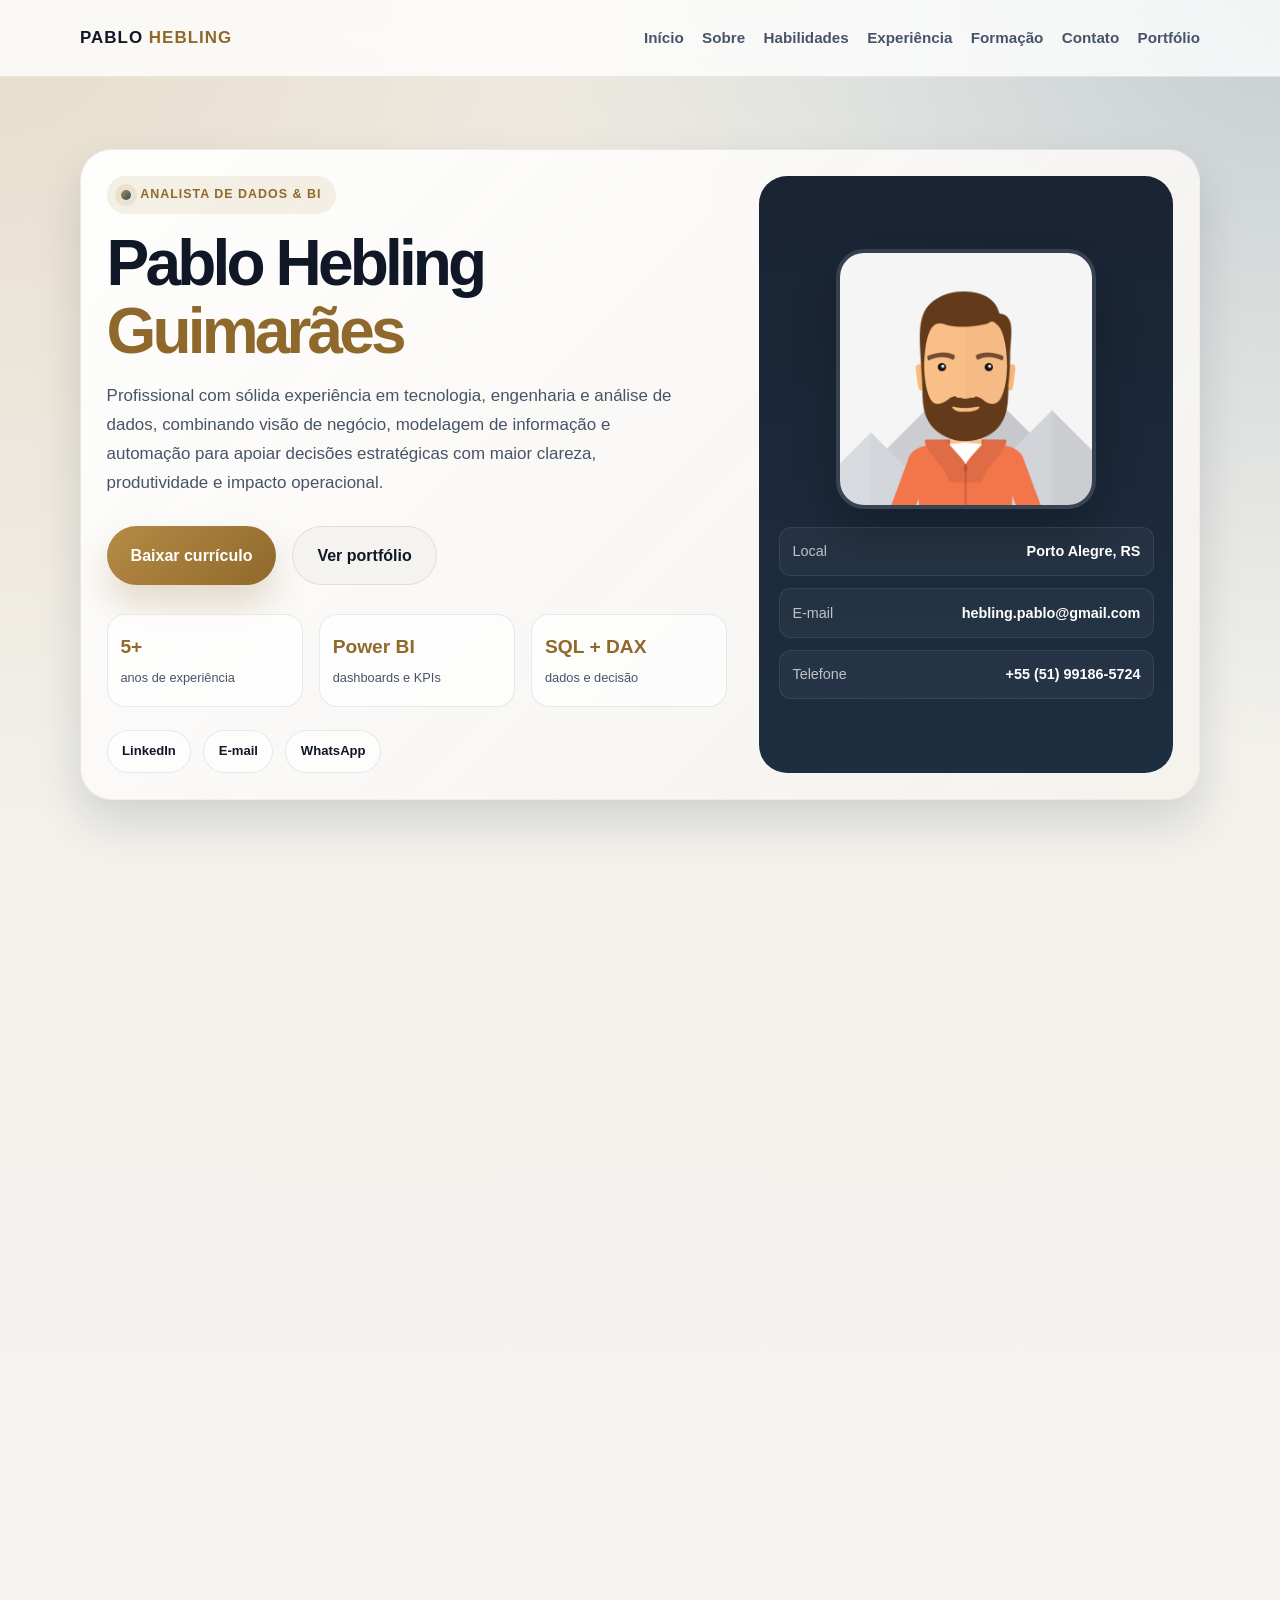
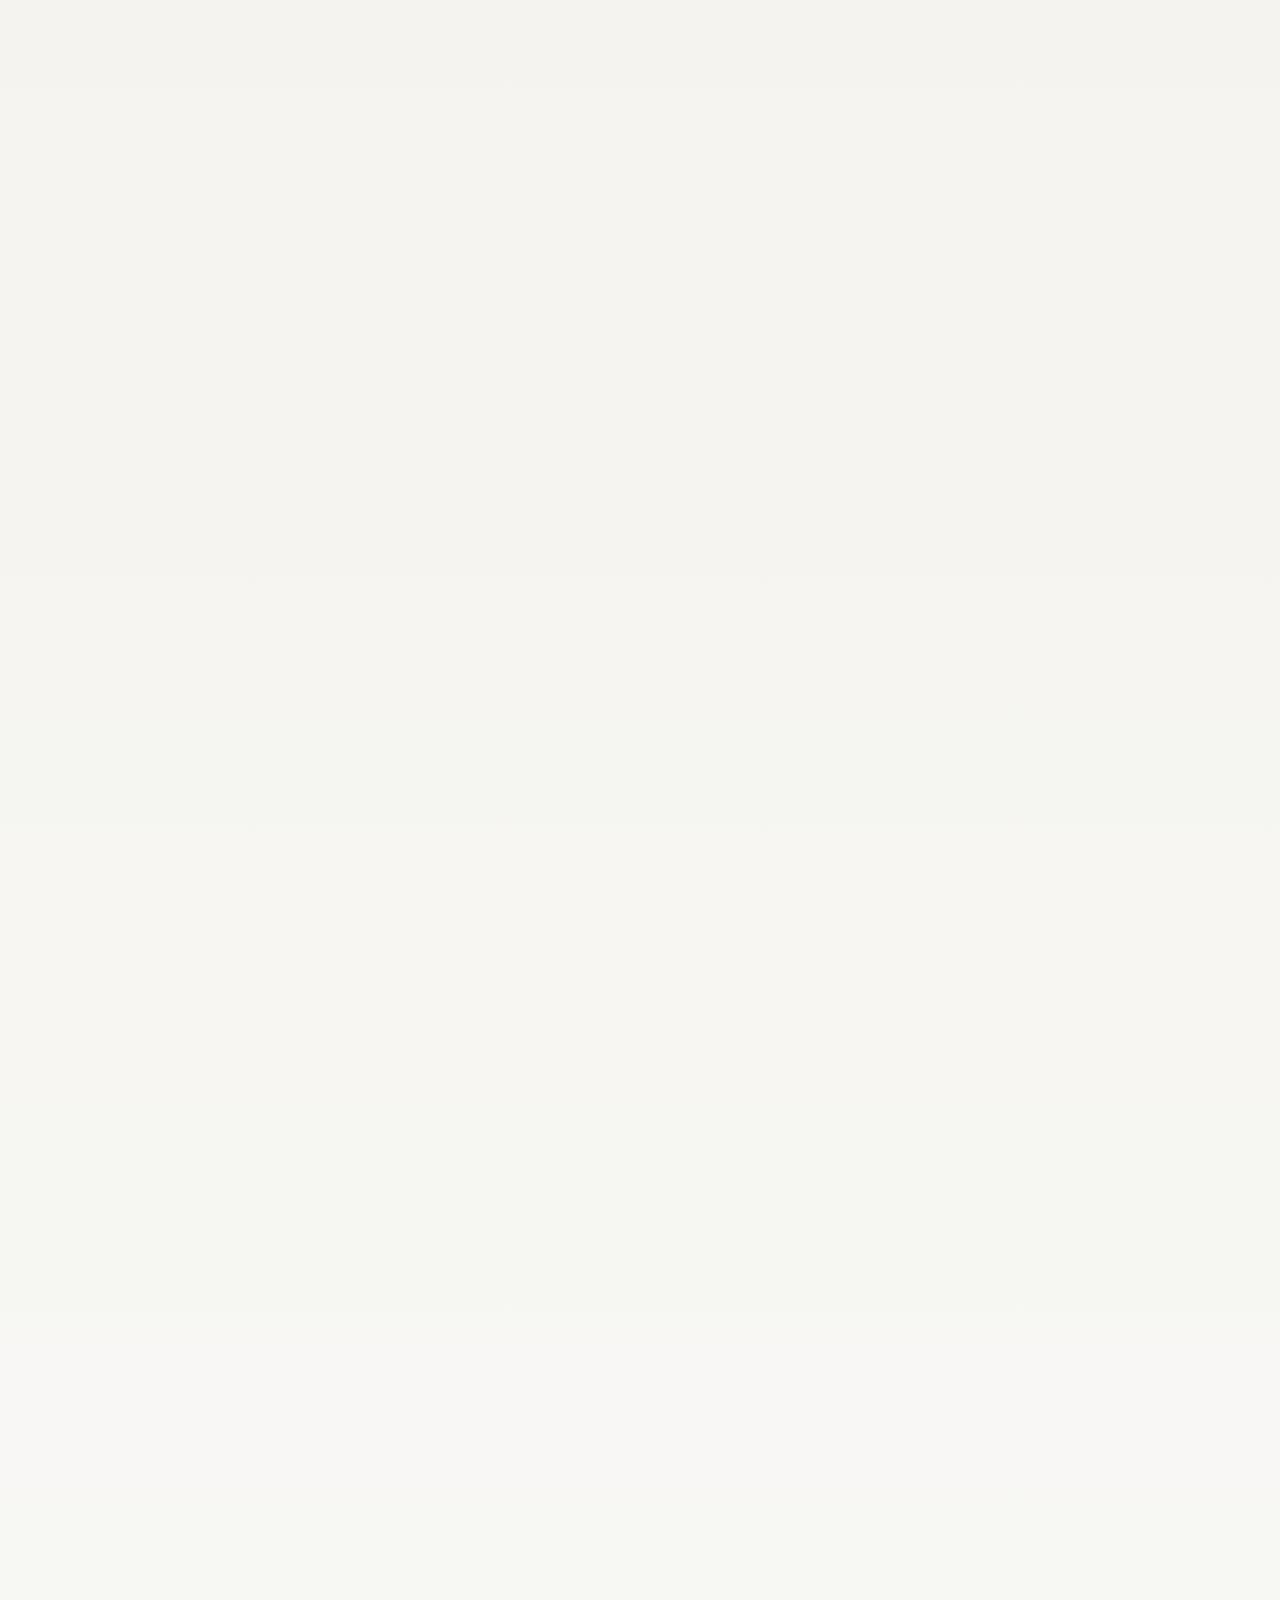
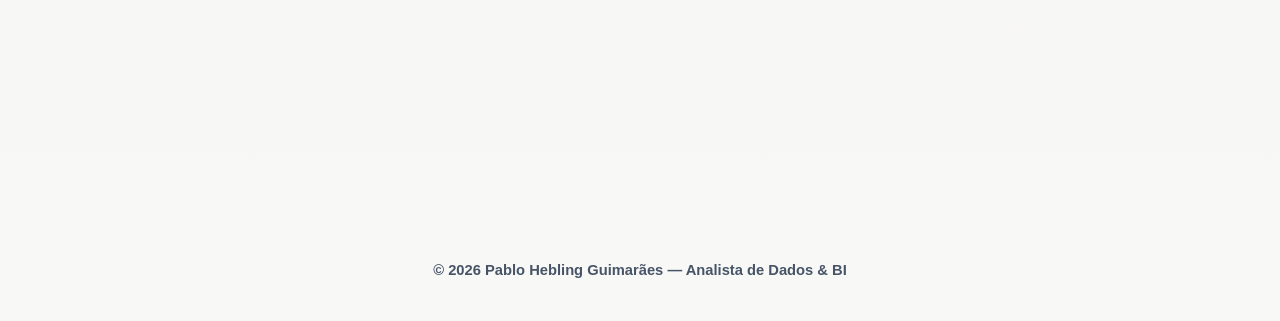
==== index.html @ 1666dd75 "Resume online project" ====
﻿<!DOCTYPE html>
<html lang="pt-BR">
  <head>
    <meta charset="UTF-8" />
    <meta http-equiv="X-UA-Compatible" content="IE=edge" />
    <meta name="viewport" content="width=device-width, initial-scale=1.0" />
    <meta
      name="description"
      content="Currículo de Pablo Hebling Guimarães — Analista de Dados, especialista em Business Intelligence e inteligência de negócio."
    />
    <meta name="robots" content="index, follow" />
    <meta
      http-equiv="Content-Security-Policy"
      content="default-src 'self'; img-src 'self' data:; style-src 'self'; script-src 'self'; object-src 'none'; base-uri 'self'; frame-ancestors 'none';"
    />
    <title>Pablo Hebling Guimarães | Currículo</title>
    <link rel="icon" href="favicon.ico" type="image/x-icon" />
    <link rel="stylesheet" href="css/main.css" />
  </head>
  <body>
    <header class="topbar">
      <div class="container nav" aria-label="Menu principal">
        <a class="brand" href="#inicio">Pablo <span>Hebling</span></a>
        <button class="menu-toggle" type="button" aria-label="Abrir menu" aria-expanded="false">
          Menu
        </button>
        <nav class="nav-links" aria-label="Navegação do currículo">
          <a href="#inicio">Início</a>
          <a href="#sobre">Sobre</a>
          <a href="#habilidades">Habilidades</a>
          <a href="#experiencia">Experiência</a>
          <a href="#formacao">Formação</a>
          <a href="#contato">Contato</a>
          <a href="portfolio.html">Portfólio</a>
        </nav>
      </div>
    </header>

    <main>
      <section id="inicio" class="hero container reveal">
        <div class="hero-card premium-card">
          <div class="hero-copy">
            <span class="eyebrow">Analista de Dados &amp; BI</span>
            <h1>Pablo Hebling <span>Guimarães</span></h1>
            <p>
              Profissional com sólida experiência em tecnologia, engenharia e análise de dados, combinando
              visão de negócio, modelagem de informação e automação para apoiar decisões estratégicas com
              maior clareza, produtividade e impacto operacional.
            </p>

            <div class="hero-actions">
              <a class="btn btn-primary" href="cv/cv_pablo.pdf" target="_blank" rel="noopener noreferrer">Baixar currículo</a>
              <a class="btn btn-secondary" href="portfolio.html">Ver portfólio</a>
            </div>

            <ul class="quick-stats" aria-label="Resumo profissional">
              <li>
                <strong>5+</strong>
                <span>anos de experiência</span>
              </li>
              <li>
                <strong>Power BI</strong>
                <span>dashboards e KPIs</span>
              </li>
              <li>
                <strong>SQL + DAX</strong>
                <span>dados e decisão</span>
              </li>
            </ul>

            <div class="social-links" aria-label="Redes sociais e contato">
              <a href="https://linkedin.com/in/pablo-hebling" target="_blank" rel="noopener noreferrer">LinkedIn</a>
              <a href="mailto:hebling.pablo@gmail.com">E-mail</a>
              <a href="https://wa.me/5551991865724" target="_blank" rel="noopener noreferrer">WhatsApp</a>
            </div>
          </div>

          <aside class="profile-lockup" aria-label="Informações pessoais">
            <div class="photo-frame">
              <img class="avatar" src="images/photo.png" alt="Foto profissional de Pablo Hebling Guimarães" />
            </div>
            <div class="profile-meta">
              <div class="meta-item">
                <span>Local</span>
                <strong>Porto Alegre, RS</strong>
              </div>
              <div class="meta-item">
                <span>E-mail</span>
                <strong>hebling.pablo@gmail.com</strong>
              </div>
              <div class="meta-item">
                <span>Telefone</span>
                <strong>+55 (51) 99186-5724</strong>
              </div>
            </div>
          </aside>
        </div>
      </section>

      <section id="sobre" class="container reveal">
        <div class="section-header">
          <span class="kicker">Sobre</span>
          <h2>Perfil profissional</h2>
        </div>

        <div class="grid-2">
          <article class="card">
            <p>
              Sou Pablo Hebling Guimarães, profissional de tecnologia e engenharia com foco em Business
              Intelligence, análise de dados e suporte à gestão. Atuo desde a coleta e modelagem de dados até
              a criação de dashboards executivos e automação de processos no ecossistema Microsoft.
            </p>
          </article>

          <article class="card">
            <p>
              Atualmente sou mestrando em Informática na Educação, com foco em Análise de Dados e Inteligência
              Computacional. Minha atuação combina visão de negócio, cadeia de suprimentos, logística, suporte
              analítico e transformação digital com ferramentas como Power BI, SQL, Python e Power Apps.
            </p>
          </article>
        </div>
      </section>

      <section id="habilidades" class="container reveal">
        <div class="section-header">
          <span class="kicker">Habilidades</span>
          <h2>Competências técnicas</h2>
        </div>

        <div class="grid-2">
          <article class="card">
            <div class="stack">
              <div class="skill-item">
                <div class="skill-head"><span>Power BI</span></div>
                <div class="skill-bar"></div>
              </div>

              <div class="skill-item">
                <div class="skill-head"><span>SQL / PostgreSQL / MySQL</span></div>
                <div class="skill-bar"></div>
              </div>

              <div class="skill-item">
                <div class="skill-head"><span>Power Query / M / DAX</span></div>
                <div class="skill-bar"></div>
              </div>
            </div>
          </article>

          <article class="card">
            <div class="stack">
              <div class="skill-item">
                <div class="skill-head"><span>Python / Pandas</span></div>
                <div class="skill-bar"></div>
              </div>

              <div class="skill-item">
                <div class="skill-head"><span>Power Apps / Power Automate</span></div>
                <div class="skill-bar"></div>
              </div>

              <div class="skill-item">
                <div class="skill-head"><span>Excel Avançado / KPIs</span></div>
                <div class="skill-bar"></div>
              </div>
            </div>
          </article>
        </div>

        <div class="pill-group" aria-label="Ferramentas e especialidades">
          <span class="pill">Power BI</span>
          <span class="pill">DAX</span>
          <span class="pill">SQL</span>
          <span class="pill">Power Query</span>
          <span class="pill">Python</span>
          <span class="pill">Power Apps</span>
          <span class="pill">Power Automate</span>
          <span class="pill">SharePoint</span>
          <span class="pill">ERP</span>
          <span class="pill">Supply Chain</span>
        </div>
      </section>

      <section id="experiencia" class="container reveal">
        <div class="section-header">
          <span class="kicker">Experiência</span>
          <h2>Trajetória profissional</h2>
        </div>

        <div class="grid-2">
          <article class="card">
            <div class="timeline" aria-label="Experiência profissional">
              <div class="timeline-item">
                <h3>Analista de Sistemas e Desenvolvimento</h3>
                <div class="timeline-meta">
                  <span>Nov/2021 — Jul/2026</span>
                  <span>Governo do Estado do RS</span>
                </div>
                <p>
                  Desenvolvimento e manutenção de dashboards interativos e relatórios executivos no Power BI e Excel,
                  automação de processos com Power Apps e Power Automate e modelagem de dados para suporte à gestão.
                </p>
              </div>

              <div class="timeline-item">
                <h3>Assistente de TI</h3>
                <div class="timeline-meta">
                  <span>Abr/2021 — Nov/2021</span>
                  <span>Governo do Estado do RS</span>
                </div>
                <p>
                  Suporte nível 1 e 2 à infraestrutura de TI, administração de redes corporativas, sistemas operacionais
                  e gestão de chamados Help Desk.
                </p>
              </div>
            </div>
          </article>

          <article class="card">
            <div class="timeline" aria-label="Experiência complementar">
              <div class="timeline-item">
                <h3>Comprador / Analista de Suprimentos e Dados</h3>
                <div class="timeline-meta">
                  <span>Jul/2014 — Ago/2016</span>
                  <span>Ecovix – Engevix Construções Oceânicas</span>
                </div>
                <p>
                  Planejamento estratégico de suprimentos, acompanhamento logístico e controle de KPI operacional,
                  além da validação e auditoria de dados no ERP corporativo.
                </p>
              </div>

              <div class="timeline-item">
                <h3>Analista de Planejamento, Controle e Diligenciamento de Suprimentos</h3>
                <div class="timeline-meta">
                  <span>Fev/2011 — Jul/2014</span>
                  <span>QUIP S.A.</span>
                </div>
                <p>
                  Gestão e controle de indicadores da cadeia de suprimentos, qualificação e diligenciamento de entregas
                  e acompanhamento de eficiência operacional.
                </p>
              </div>
            </div>
          </article>
        </div>
      </section>

      <section id="formacao" class="container reveal">
        <div class="section-header">
          <span class="kicker">Formação</span>
          <h2>Educação e certificações</h2>
        </div>

        <div class="grid-2">
          <article class="card">
            <div class="timeline" aria-label="Formação acadêmica">
              <div class="timeline-item">
                <h3>Mestrado Profissional em Informática na Educação</h3>
                <div class="timeline-meta">
                  <span>Previsão: 2025 — 2027</span>
                  <span>IFRS – Campus Porto Alegre</span>
                </div>
                <p>Foco em análise de dados e inteligência computacional.</p>
              </div>

              <div class="timeline-item">
                <h3>MBA em Gestão de Projetos</h3>
                <div class="timeline-meta">
                  <span>2024</span>
                  <span>FAVENI</span>
                </div>
                <p>Especialização em gestão estratégica de projetos.</p>
              </div>

              <div class="timeline-item">
                <h3>Tecnólogo em Análise e Desenvolvimento de Sistemas</h3>
                <div class="timeline-meta">
                  <span>2019 — 2022</span>
                  <span>UniSENAC POA</span>
                </div>
                <p>Formação em desenvolvimento, arquitetura de sistemas e análise de requisitos.</p>
              </div>
            </div>
          </article>

          <article class="card">
            <div class="timeline" aria-label="Certificações e idiomas">
              <div class="timeline-item">
                <h3>Certificação</h3>
                <div class="timeline-meta">
                  <span>2024</span>
                  <span>Cisco Networking Academy</span>
                </div>
                <p>Cybersecurity Essentials.</p>
              </div>

              <div class="timeline-item">
                <h3>Idiomas</h3>
                <div class="timeline-meta">
                  <span>Inglês</span>
                  <span>Francês</span>
                </div>
                <p>Inglês intermediário e francês básico.</p>
              </div>

              <div class="timeline-item">
                <h3>Áreas de atuação</h3>
                <div class="timeline-meta">
                  <span>BI &amp; Dados</span>
                  <span>Negócios</span>
                </div>
                <p>Dashboard executivos, ETL, modelagem de dados, gestão de KPIs e apoio à tomada de decisão.</p>
              </div>
            </div>
          </article>
        </div>
      </section>

      <section id="contato" class="container reveal">
        <div class="section-header">
          <span class="kicker">Contato</span>
          <h2>Vamos conversar</h2>
        </div>

        <div class="contact-wrap">
          <div class="card">
            <ul class="contact-list">
              <li>
                <div>
                  <strong>E-mail</strong>
                  <a href="mailto:hebling.pablo@gmail.com">hebling.pablo@gmail.com</a>
                </div>
              </li>
              <li>
                <div>
                  <strong>Telefone (WhatsApp)
                  <a href="tel:+5551991865724">+55 (51) 99186-5724</a>
                </div>
              </li>
              <li>
                <div>
                  <strong>LinkedIn</strong>
                  <a href="https://linkedin.com/in/pablo-hebling" target="_blank" rel="noopener noreferrer">linkedin.com/in/pablo-hebling</a>
                </div>
              </li>
            </ul>
          </div>

          <div class="contact-badge">
            <div class="contact-badge-inner">
              <h3>Disponível para oportunidades</h3>
              <p>Business Intelligence, análise de dados e projetos de transformação digital.</p>
            </div>
          </div>
        </div>
      </section>
    </main>

    <footer>
      © 2026 Pablo Hebling Guimarães — Analista de Dados &amp; BI
    </footer>

    <script src="js/cv-modern.js"></script>
  </body>
</html>
---- css/main.css ----
:root {
  --bg: #0e1727;
  --bg-soft: #121f2d;
  --bg-muted: #f3f1ed;
  --panel: rgba(16, 23, 36, 0.82);
  --surface: #ffffff;
  --surface-soft: #f5f3ef;
  --text: #101828;
  --text-soft: #475467;
  --muted: #98a2b3;
  --primary: #b78a46;
  --primary-strong: #8f692b;
  --secondary: #1f4d73;
  --secondary-soft: #5a7ba1;
  --highlight: #d9c9a3;
  --border: rgba(16, 24, 40, 0.09);
  --shadow: 0 22px 45px rgba(15, 23, 42, 0.14);
  --radius: 24px;
}

* {
  box-sizing: border-box;
}

html {
  scroll-behavior: smooth;
}

body {
  margin: 0;
  min-height: 100vh;
  font-family: "Inter", "Segoe UI", sans-serif;
  background:
    radial-gradient(circle at top left, rgba(183, 138, 70, 0.18), transparent 22%),
    radial-gradient(circle at right top, rgba(31, 77, 115, 0.2), transparent 20%),
    linear-gradient(180deg, #f1efe9 0%, #f8f8f6 100%);
  color: var(--text);
  line-height: 1.7;
}

img {
  max-width: 100%;
  display: block;
}

a {
  color: inherit;
  text-decoration: none;
}

button,
input,
textarea,
select {
  font: inherit;
}

.container {
  width: min(1120px, calc(100% - 2rem));
  margin: 0 auto;
}

.topbar {
  position: sticky;
  top: 0;
  z-index: 30;
  border-bottom: 1px solid rgba(16, 24, 40, 0.08);
  background: rgba(255, 255, 255, 0.78);
  backdrop-filter: blur(18px);
}

.nav {
  display: flex;
  align-items: center;
  justify-content: space-between;
  min-height: 76px;
  gap: 1.2rem;
}

.brand {
  font-size: 1.06rem;
  font-weight: 800;
  letter-spacing: 0.06em;
  text-transform: uppercase;
}

.brand span {
  color: var(--primary-strong);
}

.nav-links {
  display: flex;
  align-items: center;
  gap: 1.15rem;
}

.nav-links a {
  position: relative;
  color: var(--text-soft);
  font-size: 0.95rem;
  font-weight: 600;
  padding: 0.4rem 0;
}

.nav-links a::after {
  content: "";
  position: absolute;
  left: 0;
  bottom: -0.1rem;
  width: 0;
  height: 2px;
  border-radius: 999px;
  background: linear-gradient(90deg, var(--primary), var(--secondary));
  transition: width 0.25s ease;
}

.nav-links a:hover::after,
.nav-links a:focus-visible::after {
  width: 100%;
}

.menu-toggle {
  display: none;
  border: 1px solid var(--border);
  background: var(--surface);
  color: var(--text);
  border-radius: 12px;
  padding: 0.65rem 0.9rem;
  cursor: pointer;
}

main {
  padding: 2rem 0 4rem;
}

section {
  padding: 2rem 0;
}

.portfolio-hero {
  display: grid;
  grid-template-columns: minmax(0, 1.35fr) minmax(280px, 0.65fr);
  align-items: end;
  gap: 2rem;
  min-height: 430px;
  padding-top: 4.5rem;
  padding-bottom: 3.5rem;
}

.portfolio-hero-copy h1 {
  max-width: 760px;
  margin: 1rem 0;
  font-size: clamp(2.8rem, 6vw, 5.4rem);
  line-height: 1.02;
  letter-spacing: -0.06em;
}

.portfolio-hero-copy p {
  max-width: 62ch;
  margin: 0;
  color: var(--text-soft);
  font-size: 1.08rem;
}

.portfolio-signal {
  min-height: 220px;
  display: flex;
  flex-direction: column;
  justify-content: flex-end;
  gap: 0.8rem;
  padding: 1.6rem;
  border-radius: var(--radius);
  color: #fff;
  background:
    linear-gradient(145deg, rgba(18, 42, 64, 0.98), rgba(14, 23, 39, 0.98)),
    var(--bg);
  box-shadow: var(--shadow);
}

.signal-label {
  color: var(--highlight);
  font-size: 0.72rem;
  font-weight: 800;
  letter-spacing: 0.12em;
}

.portfolio-signal strong {
  font-size: clamp(1.6rem, 3vw, 2.35rem);
  line-height: 1.1;
}

.portfolio-signal small {
  color: rgba(255, 255, 255, 0.68);
}

.signal-line {
  height: 2px;
  margin-top: 0.8rem;
  overflow: hidden;
  background: rgba(255, 255, 255, 0.16);
}

.signal-line span {
  display: block;
  width: 38%;
  height: 100%;
  background: var(--primary);
}

.hero {
  padding-top: 2.5rem;
}

.hero-card {
  display: grid;
  grid-template-columns: 1.2fr 0.8fr;
  gap: 2rem;
  background: rgba(255, 255, 255, 0.8);
  border: 1px solid rgba(16, 24, 40, 0.06);
  box-shadow: var(--shadow);
  border-radius: calc(var(--radius) + 8px);
  padding: clamp(1.4rem, 2vw, 2.4rem);
}

.premium-card {
  background: linear-gradient(135deg, rgba(255, 255, 255, 0.94), rgba(245, 242, 238, 0.9));
}

.eyebrow {
  display: inline-flex;
  align-items: center;
  gap: 0.55rem;
  padding: 0.55rem 0.9rem;
  border-radius: 999px;
  background: rgba(183, 138, 70, 0.12);
  color: var(--primary-strong);
  font-size: 0.78rem;
  font-weight: 800;
  text-transform: uppercase;
  letter-spacing: 0.08em;
}

.eyebrow::before {
  content: "";
  width: 0.65rem;
  height: 0.65rem;
  border-radius: 50%;
  background: linear-gradient(135deg, var(--primary), var(--secondary));
  box-shadow: 0 0 0 6px rgba(183, 138, 70, 0.14);
}

.hero-copy h1 {
  margin: 1rem 0 1rem;
  font-size: clamp(2.5rem, 5vw, 4.4rem);
  line-height: 1.06;
  letter-spacing: -0.06em;
}

.hero-copy h1 span {
  color: var(--primary-strong);
}

.hero-copy p {
  margin: 0;
  font-size: 1.06rem;
  color: var(--text-soft);
  max-width: 62ch;
}

.hero-actions {
  display: flex;
  flex-wrap: wrap;
  gap: 1rem;
  margin-top: 1.8rem;
}

.btn {
  display: inline-flex;
  align-items: center;
  justify-content: center;
  border: 0;
  border-radius: 999px;
  padding: 0.92rem 1.5rem;
  font-weight: 700;
  transition: transform 0.2s ease, box-shadow 0.2s ease;
  cursor: pointer;
}

.btn:hover,
.btn:focus-visible {
  transform: translateY(-1px);
}

.btn-primary {
  background: linear-gradient(135deg, var(--primary), var(--primary-strong));
  color: #fff;
  box-shadow: 0 20px 35px rgba(143, 105, 43, 0.22);
}

.btn-secondary {
  background: var(--surface-soft);
  color: var(--text);
  border: 1px solid var(--border);
}

.quick-stats {
  display: grid;
  grid-template-columns: repeat(3, minmax(110px, 1fr));
  gap: 1rem;
  margin-top: 1.8rem;
  list-style: none;
  padding: 0;
}

.quick-stats li {
  padding: 1rem 0.8rem;
  background: rgba(255, 255, 255, 0.7);
  border-radius: 18px;
  border: 1px solid var(--border);
}

.quick-stats strong {
  display: block;
  font-size: 1.2rem;
  font-weight: 800;
  color: var(--primary-strong);
}

.quick-stats span {
  color: var(--text-soft);
  font-size: 0.8rem;
}

.social-links {
  display: flex;
  flex-wrap: wrap;
  gap: 0.75rem;
  margin-top: 1.4rem;
}

.social-links a {
  display: inline-flex;
  align-items: center;
  justify-content: center;
  min-height: 42px;
  padding: 0.6rem 0.9rem;
  border: 1px solid var(--border);
  border-radius: 999px;
  background: rgba(255, 255, 255, 0.65);
  color: var(--text);
  font-size: 0.82rem;
  font-weight: 700;
}

.profile-lockup {
  display: flex;
  flex-direction: column;
  justify-content: center;
  align-items: center;
  gap: 1.1rem;
  padding: 1.2rem;
  background: linear-gradient(180deg, rgba(17, 27, 43, 0.96), rgba(20, 38, 58, 0.96));
  border-radius: calc(var(--radius) + 4px);
  color: #fff;
}

.photo-frame {
  width: 100%;
  display: flex;
  justify-content: center;
}

.avatar {
  width: min(100%, 260px);
  aspect-ratio: 1 / 1;
  object-fit: cover;
  border-radius: 28px;
  border: 4px solid rgba(255, 255, 255, 0.12);
  box-shadow: 0 26px 44px rgba(0, 0, 0, 0.22);
}

.profile-meta {
  width: 100%;
  display: grid;
  gap: 0.75rem;
}

.meta-item {
  display: flex;
  justify-content: space-between;
  gap: 1rem;
  padding: 0.72rem 0.8rem;
  border-radius: 12px;
  background: rgba(255, 255, 255, 0.04);
  border: 1px solid rgba(255, 255, 255, 0.08);
  font-size: 0.9rem;
}

.meta-item span {
  color: rgba(255, 255, 255, 0.7);
}

.meta-item strong {
  font-weight: 700;
}

.section-header {
  margin-bottom: 1.6rem;
}

.section-header .kicker {
  display: inline-block;
  color: var(--primary-strong);
  font-size: 0.76rem;
  letter-spacing: 0.12em;
  text-transform: uppercase;
  font-weight: 800;
}

.section-header h2 {
  margin: 0.45rem 0 0;
  font-size: clamp(1.9rem, 3vw, 2.8rem);
  letter-spacing: -0.05em;
}

.grid-2 {
  display: grid;
  grid-template-columns: repeat(2, minmax(0, 1fr));
  gap: 1.5rem;
}

.card {
  background: rgba(255, 255, 255, 0.82);
  border: 1px solid var(--border);
  border-radius: var(--radius);
  box-shadow: var(--shadow);
  padding: 1.5rem;
}

.card p {
  margin: 0;
  color: var(--text-soft);
}

.pill-group {
  display: flex;
  flex-wrap: wrap;
  gap: 0.7rem;
  margin-top: 1rem;
}

.pill {
  display: inline-flex;
  align-items: center;
  background: rgba(183, 138, 70, 0.09);
  color: var(--primary-strong);
  border-radius: 999px;
  padding: 0.55rem 0.85rem;
  font-size: 0.82rem;
  font-weight: 700;
  border: 1px solid rgba(183, 138, 70, 0.2);
}

.stack {
  display: grid;
  gap: 1rem;
}

.skill-item {
  display: grid;
  gap: 0.5rem;
}

.skill-head {
  display: flex;
  justify-content: space-between;
  align-items: center;
  color: var(--text);
  font-weight: 700;
}

.skill-head span:last-child {
  color: var(--text-soft);
  font-size: 0.8rem;
}

.skill-bar {
  width: 100%;
  height: 0.76rem;
  background: #e8e3df;
  border-radius: 999px;
  overflow: hidden;
}

.skill-bar > span {
  display: block;
  height: 100%;
  border-radius: inherit;
  background: linear-gradient(90deg, var(--primary), var(--secondary));
}

.timeline {
  position: relative;
  margin-top: 1rem;
  padding-left: 1.2rem;
}

.timeline::before {
  content: "";
  position: absolute;
  left: 0.2rem;
  top: 0.3rem;
  bottom: 0.25rem;
  width: 2px;
  background: rgba(16, 24, 40, 0.12);
}

.timeline-item {
  position: relative;
  padding: 0 0 1.2rem 1.2rem;
}

.timeline-item::before {
  content: "";
  position: absolute;
  left: -1.29rem;
  top: 0.32rem;
  width: 0.8rem;
  height: 0.8rem;
  border-radius: 50%;
  background: linear-gradient(135deg, var(--primary), var(--secondary));
  box-shadow: 0 0 0 5px rgba(183, 138, 70, 0.14);
}

.timeline-item h3 {
  margin: 0 0 0.3rem;
  font-size: 1.08rem;
}

.timeline-meta {
  display: flex;
  flex-wrap: wrap;
  gap: 0.8rem;
  margin-bottom: 0.6rem;
  color: var(--text-soft);
  font-size: 0.82rem;
  font-weight: 600;
}

.timeline-item p {
  margin: 0;
  color: var(--text-soft);
}

.portfolio-intro {
  display: grid;
  grid-template-columns: minmax(180px, 0.55fr) 1fr;
  align-items: center;
  gap: 2rem;
  margin-bottom: 1.5rem;
}

.portfolio-intro h3 {
  margin: 0.35rem 0 0;
  font-size: 1.35rem;
}

.project-grid {
  display: grid;
  grid-template-columns: repeat(3, minmax(0, 1fr));
  gap: 1.5rem;
}

.project-card {
  display: flex;
  flex-direction: column;
  gap: 1rem;
  height: 100%;
  overflow: hidden;
  padding: 0 1.4rem 1.4rem;
  border-radius: var(--radius);
  background: rgba(255, 255, 255, 0.82);
  border: 1px solid var(--border);
  box-shadow: var(--shadow);
  transition: transform 0.25s ease, box-shadow 0.25s ease, border-color 0.25s ease;
}

.project-card:hover,
.project-card:focus-within {
  transform: translateY(-5px);
  border-color: rgba(183, 138, 70, 0.35);
  box-shadow: 0 28px 52px rgba(15, 23, 42, 0.18);
}

.project-visual {
  position: relative;
  display: flex;
  align-items: center;
  justify-content: center;
  min-height: 160px;
  margin: 0 -1.4rem 0;
  overflow: hidden;
  background: #15283a;
}

.project-visual::after {
  position: absolute;
  right: 1rem;
  bottom: 0.8rem;
  color: rgba(255, 255, 255, 0.48);
  font-size: 0.62rem;
  font-weight: 800;
  letter-spacing: 0.12em;
}

.dashboard-visual::after { content: "POWER BI / PREVIEW"; }
.flow-visual { background: #1f4d73; }
.flow-visual::after { content: "AUTOMATION / PREVIEW"; }
.data-visual { background: #253c45; }
.data-visual::after { content: "DATA / PREVIEW"; }
.strategy-visual { background: #41382e; }
.strategy-visual::after { content: "STRATEGY / PREVIEW"; }
.executive-visual { background: #182338; }
.executive-visual::after { content: "EXECUTIVE / PREVIEW"; }
.case-visual { background: #31453e; }
.case-visual::after { content: "CASE / PREVIEW"; }

.visual-topline {
  position: absolute;
  top: 1.4rem;
  left: 1.4rem;
  width: 35%;
  height: 0.45rem;
  border-radius: 99px;
  background: rgba(255, 255, 255, 0.76);
}

.metric-row {
  position: absolute;
  top: 3.2rem;
  left: 1.4rem;
  right: 1.4rem;
  display: flex;
  gap: 0.55rem;
}

.metric-row span {
  width: 28%;
  height: 1.35rem;
  border-radius: 6px;
  background: rgba(255, 255, 255, 0.2);
}

.chart-bars {
  display: flex;
  align-items: end;
  gap: 0.45rem;
  height: 4rem;
  margin-top: 3.5rem;
}

.chart-bars i {
  width: 0.8rem;
  height: 48%;
  border-radius: 4px 4px 0 0;
  background: linear-gradient(180deg, var(--highlight), var(--primary));
}

.chart-bars i:nth-child(2) { height: 68%; }
.chart-bars i:nth-child(3) { height: 55%; }
.chart-bars i:nth-child(4) { height: 82%; }
.chart-bars i:nth-child(5) { height: 64%; }
.chart-bars i:nth-child(6) { height: 92%; }

.flow-node {
  width: 2.8rem;
  height: 2.8rem;
  border: 2px solid var(--highlight);
  border-radius: 12px;
  background: rgba(255, 255, 255, 0.14);
}

.flow-connector {
  width: 2.4rem;
  height: 2px;
  background: var(--highlight);
}

.data-column {
  width: 1.45rem;
  height: 45%;
  border-radius: 5px 5px 0 0;
  background: var(--highlight);
}

.data-column:nth-child(2) { height: 72%; background: #fff; }
.data-column:nth-child(3) { height: 56%; }
.data-column:nth-child(4) { height: 88%; background: #fff; }
.data-column:nth-child(5) { height: 67%; }

.strategy-ring {
  width: 6rem;
  height: 6rem;
  border: 12px solid rgba(255, 255, 255, 0.2);
  border-right-color: var(--highlight);
  border-bottom-color: var(--primary);
  border-radius: 50%;
}

.strategy-line {
  position: absolute;
  width: 5.2rem;
  height: 2px;
  background: var(--highlight);
  transform: rotate(-28deg) translate(1.7rem, -1.1rem);
}

.strategy-dot {
  width: 0.7rem;
  height: 0.7rem;
  border-radius: 50%;
  background: var(--primary);
  transform: translate(1.8rem, -1.2rem);
}

.executive-title {
  position: absolute;
  top: 1.4rem;
  left: 1.4rem;
  width: 42%;
  height: 0.5rem;
  border-radius: 99px;
  background: var(--highlight);
}

.executive-card {
  width: 5rem;
  height: 4.2rem;
  margin: 1.2rem 0.35rem 0;
  border: 1px solid rgba(255, 255, 255, 0.2);
  border-radius: 8px;
  background: rgba(255, 255, 255, 0.1);
}

.executive-card:last-child {
  height: 5.7rem;
  background: rgba(183, 138, 70, 0.58);
}

.case-visual span {
  display: block;
  width: 2rem;
  height: 2rem;
  margin: 0.3rem;
  border-radius: 50%;
  background: var(--highlight);
}

.case-visual span:nth-child(even) {
  background: var(--primary);
}

.project-link {
  display: inline-flex;
  align-items: center;
  gap: 0.45rem;
  margin-top: auto;
  color: var(--secondary);
  font-size: 0.86rem;
  font-weight: 800;
}

.project-link span {
  font-size: 1.15rem;
  transition: transform 0.2s ease;
}

.project-link:hover span,
.project-link:focus-visible span {
  transform: translateX(3px);
}

.project-tag {
  width: max-content;
  padding: 0.42rem 0.8rem;
  border-radius: 999px;
  background: rgba(31, 77, 115, 0.08);
  color: var(--secondary);
  font-size: 0.72rem;
  font-weight: 800;
  text-transform: uppercase;
  letter-spacing: 0.08em;
}

.project-card h3 {
  margin: 0;
  font-size: 1.18rem;
}

.project-card p {
  margin: 0;
  color: var(--text-soft);
}

.project-card ul {
  margin: 0;
  padding-left: 1.1rem;
  color: var(--text-soft);
  display: grid;
  gap: 0.35rem;
}

.contact-wrap {
  display: grid;
  grid-template-columns: 1.1fr 0.9fr;
  gap: 1.5rem;
  align-items: stretch;
}

.contact-list {
  list-style: none;
  padding: 0;
  margin: 0;
  display: grid;
  gap: 1rem;
}

.contact-list li {
  display: flex;
  align-items: center;
  gap: 0.9rem;
  padding: 0.9rem 1rem;
  background: var(--surface-soft);
  border: 1px solid var(--border);
  border-radius: 16px;
}

.contact-list strong {
  display: block;
  font-size: 0.77rem;
  letter-spacing: 0.08em;
  text-transform: uppercase;
  color: var(--text-soft);
}

.contact-list a,
.contact-list span {
  color: var(--text);
  font-weight: 700;
}

.contact-badge {
  display: flex;
  align-items: center;
  justify-content: center;
  min-height: 100%;
  padding: 1.5rem;
  border-radius: var(--radius);
  background: linear-gradient(135deg, rgba(183, 138, 70, 0.12), rgba(31, 77, 115, 0.1));
  border: 1px solid var(--border);
}

.contact-badge-inner {
  text-align: center;
}

.contact-badge h3 {
  margin: 0 0 0.5rem;
  font-size: clamp(1.6rem, 2vw, 2.25rem);
}

.contact-badge p {
  margin: 0;
  color: var(--text-soft);
}

footer {
  padding: 1.2rem 0 2.4rem;
  color: var(--text-soft);
  text-align: center;
  font-size: 0.92rem;
}

.reveal {
  opacity: 0;
  transform: translateY(18px);
  transition: opacity 0.5s ease, transform 0.5s ease;
}

.reveal.visible {
  opacity: 1;
  transform: translateY(0);
}

@media (max-width: 900px) {
  .hero-card,
  .grid-2,
  .contact-wrap,
  .project-grid,
  .portfolio-hero {
    grid-template-columns: 1fr;
  }

  .profile-lockup {
    order: -1;
  }
}

@media (max-width: 740px) {
  .nav {
    position: relative;
    min-height: 70px;
  }

  .menu-toggle {
    display: inline-flex;
    align-items: center;
    justify-content: center;
  }

  .nav-links {
    position: absolute;
    top: calc(100% + 0.5rem);
    left: 0;
    right: 0;
    display: none;
    flex-direction: column;
    align-items: flex-start;
    gap: 0.7rem;
    padding: 1rem;
    background: rgba(255, 255, 255, 0.96);
    border: 1px solid var(--border);
    border-radius: 16px;
    box-shadow: var(--shadow);
  }

  .nav.is-open .nav-links {
    display: flex;
  }

  .quick-stats {
    grid-template-columns: 1fr;
  }

  .portfolio-intro {
    grid-template-columns: 1fr;
  }

  .portfolio-hero {
    min-height: auto;
    padding-top: 2.5rem;
  }

  .hero-copy h1 {
    line-height: 1.14;
  }
}

@media (prefers-reduced-motion: reduce) {
  html {
    scroll-behavior: auto;
  }

  *, *::before, *::after {
    animation-duration: 0.01ms !important;
    animation-iteration-count: 1 !important;
    transition-duration: 0.01ms !important;
    scroll-behavior: auto !important;
  }
}
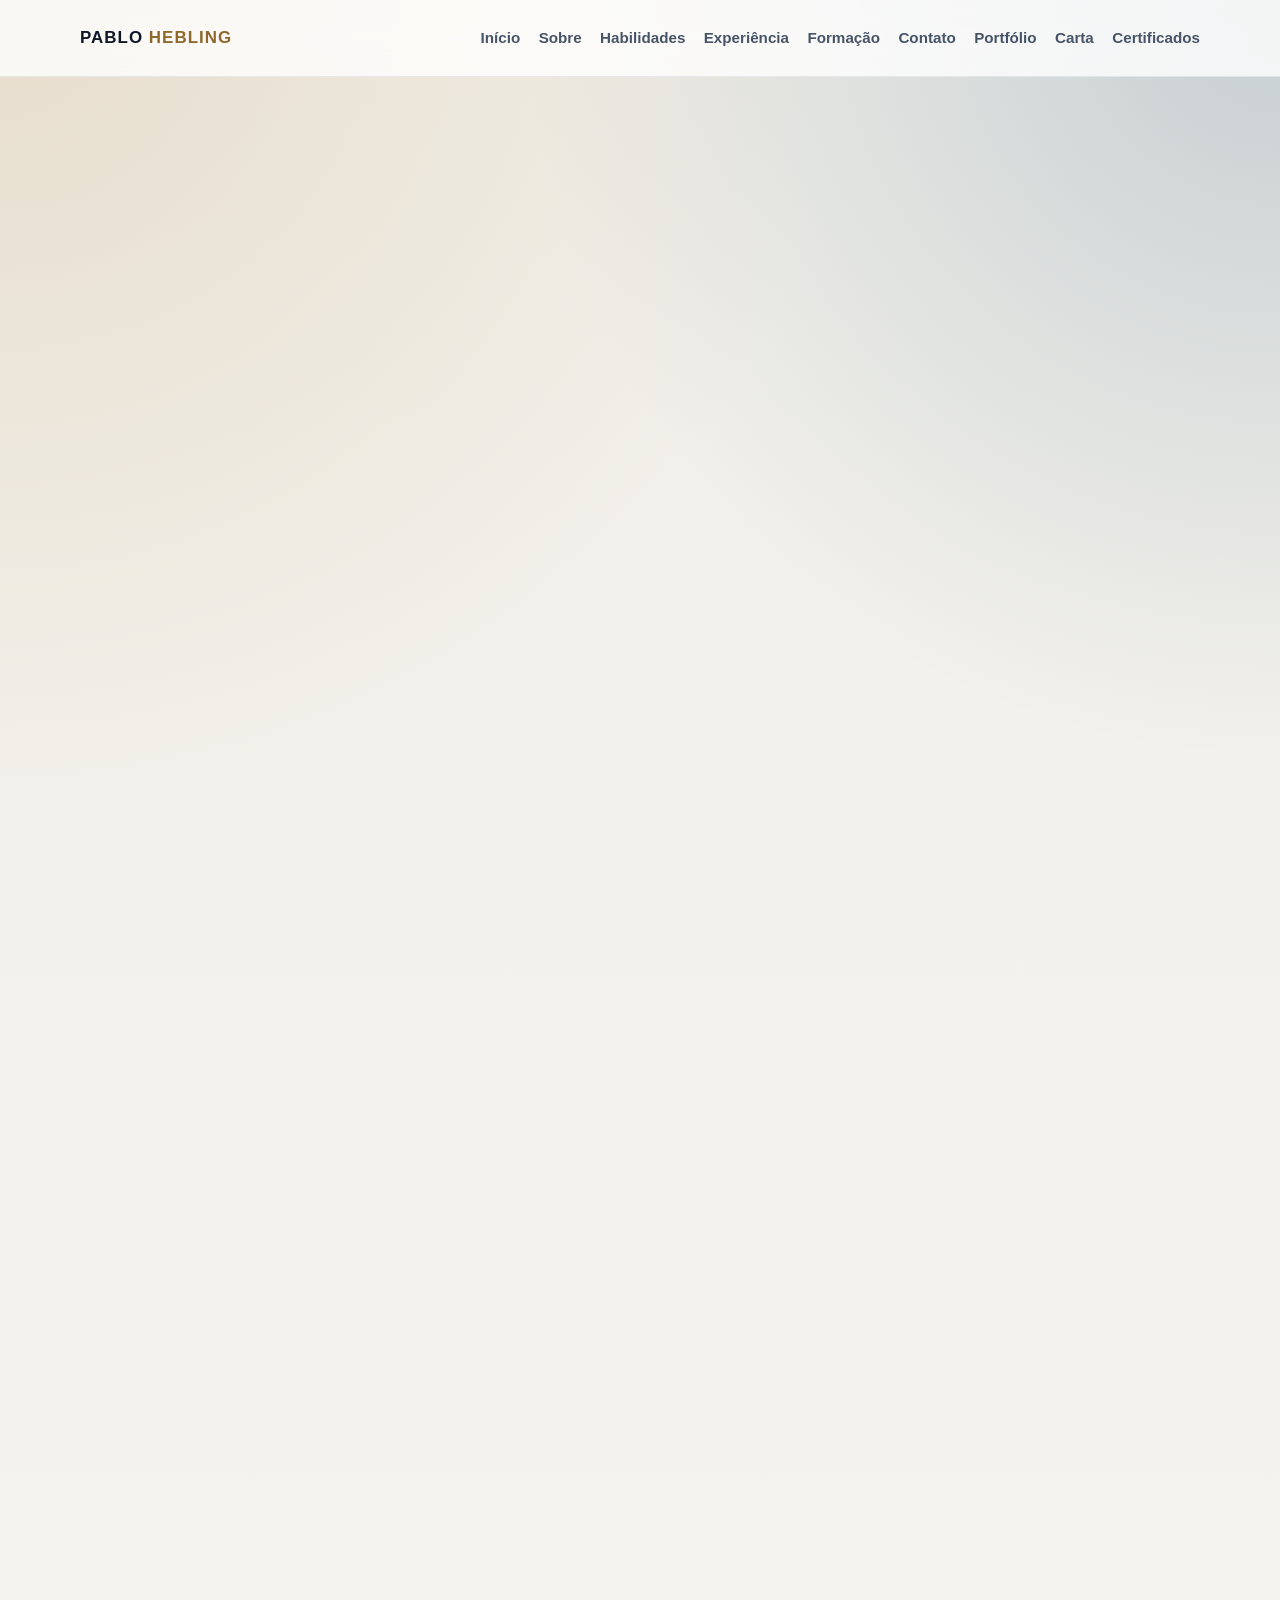
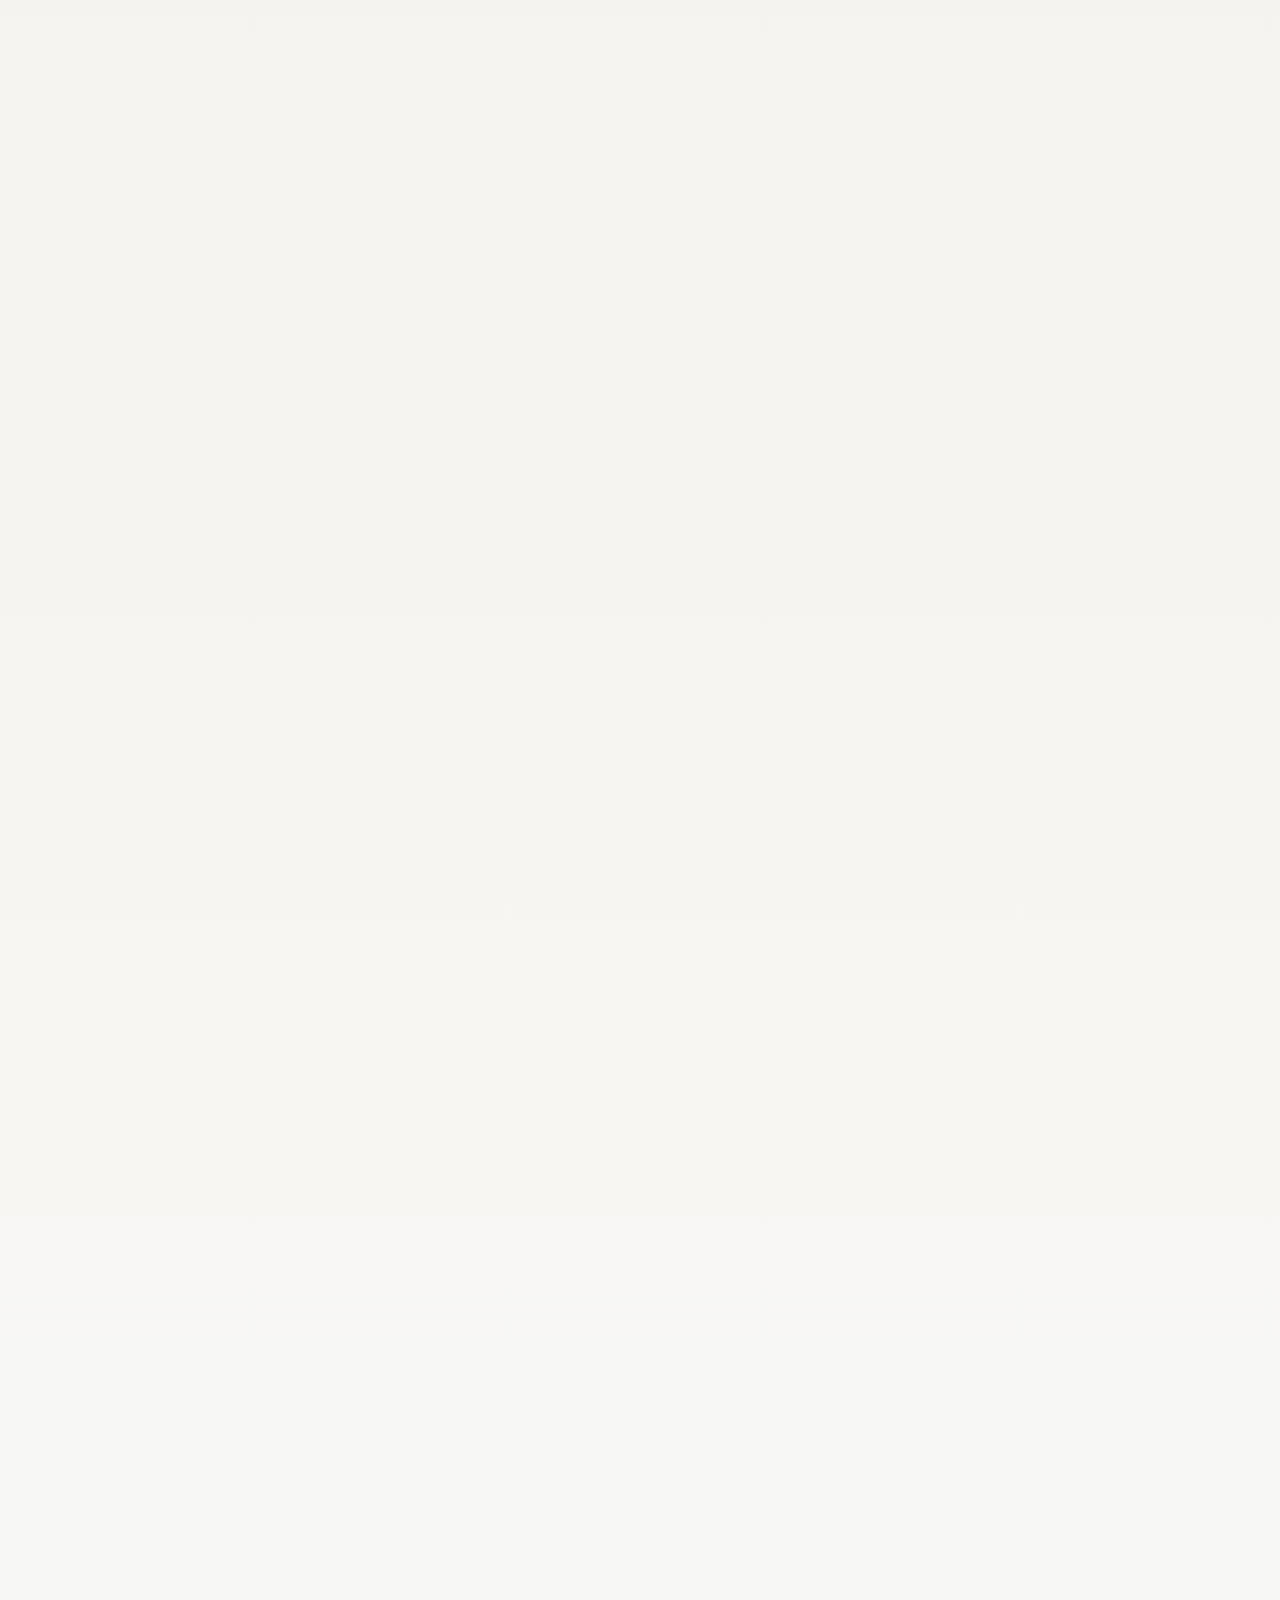
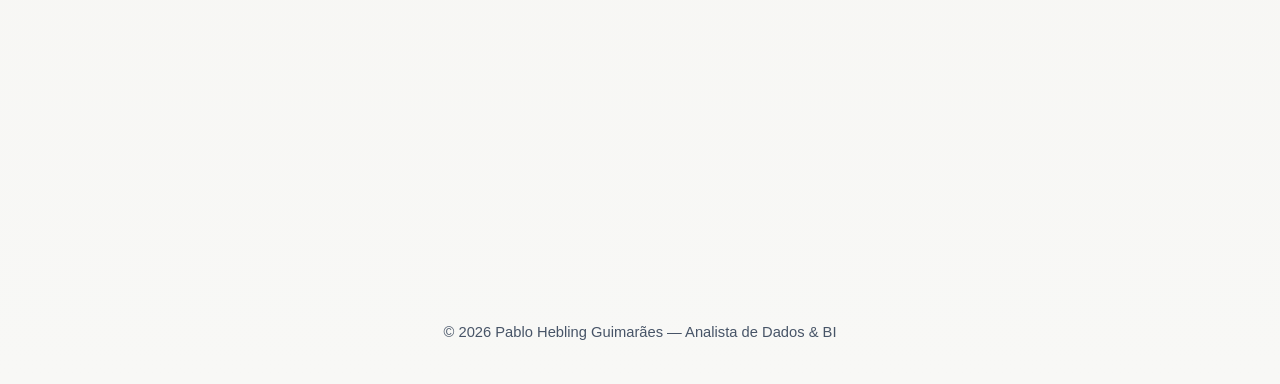
==== commit a9e6aeb6: "Atualização de currículo com experiências, certificados e carta de apresentação." ====
--- a/index.html
+++ b/index.html
@@ -32,6 +32,8 @@
           <a href="#formacao">Formação</a>
           <a href="#contato">Contato</a>
           <a href="portfolio.html">Portfólio</a>
+          <a href="carta-apresentacao.html">Carta</a>
+          <a href="certificados.html">Certificados</a>
         </nav>
       </div>
     </header>
@@ -51,6 +53,7 @@
             <div class="hero-actions">
               <a class="btn btn-primary" href="cv/cv_pablo.pdf" target="_blank" rel="noopener noreferrer">Baixar currículo</a>
               <a class="btn btn-secondary" href="portfolio.html">Ver portfólio</a>
+              <a class="btn btn-secondary" href="carta-apresentacao.html">Carta de apresentação</a>
             </div>
 
             <ul class="quick-stats" aria-label="Resumo profissional">
@@ -77,7 +80,7 @@
 
           <aside class="profile-lockup" aria-label="Informações pessoais">
             <div class="photo-frame">
-              <img class="avatar" src="images/photo.png" alt="Foto profissional de Pablo Hebling Guimarães" />
+              <img class="avatar" src="images/pablo.png" alt="Foto profissional de Pablo Hebling Guimarães" />
             </div>
             <div class="profile-meta">
               <div class="meta-item">
@@ -156,7 +159,7 @@
               </div>
 
               <div class="skill-item">
-                <div class="skill-head"><span>Power Apps / Power Automate</span></div>
+                <div class="skill-head"><span>Power Apps / Power Automate / SharePoint</span></div>
                 <div class="skill-bar"></div>
               </div>
 
@@ -192,26 +195,27 @@
           <article class="card">
             <div class="timeline" aria-label="Experiência profissional">
               <div class="timeline-item">
-                <h3>Analista de Sistemas e Desenvolvimento</h3>
-                <div class="timeline-meta">
-                  <span>Nov/2021 — Jul/2026</span>
+                <h3>Troca do parque tecnológico da Casa Civil do RS</h3>
+                <div class="timeline-meta">
+                  <span>Projeto de infraestrutura</span>
                   <span>Governo do Estado do RS</span>
                 </div>
                 <p>
-                  Desenvolvimento e manutenção de dashboards interativos e relatórios executivos no Power BI e Excel,
-                  automação de processos com Power Apps e Power Automate e modelagem de dados para suporte à gestão.
+                  Execução da troca do parque tecnológico para aproximadamente 1.200 colaboradores, distribuídos
+                  entre a Casa Civil, os Gabinetes do governador e do Vice-Governador, a Secretaria da Comunicação
+                  e a Casa Militar.
                 </p>
               </div>
 
               <div class="timeline-item">
-                <h3>Assistente de TI</h3>
-                <div class="timeline-meta">
-                  <span>Abr/2021 — Nov/2021</span>
-                  <span>Governo do Estado do RS</span>
+                <h3>Infraestrutura de TI na Expointer</h3>
+                <div class="timeline-meta">
+                  <span>2021 — 2023</span>
+                  <span>Parque de exposições, Esteio/RS</span>
                 </div>
                 <p>
-                  Suporte nível 1 e 2 à infraestrutura de TI, administração de redes corporativas, sistemas operacionais
-                  e gestão de chamados Help Desk.
+                  Apoio à infraestrutura de TI do parque de exposições durante a Expointer, contribuindo para o
+                  funcionamento dos recursos tecnológicos e o atendimento às demandas do evento.
                 </p>
               </div>
             </div>
@@ -220,26 +224,26 @@
           <article class="card">
             <div class="timeline" aria-label="Experiência complementar">
               <div class="timeline-item">
-                <h3>Comprador / Analista de Suprimentos e Dados</h3>
-                <div class="timeline-meta">
-                  <span>Jul/2014 — Ago/2016</span>
-                  <span>Ecovix – Engevix Construções Oceânicas</span>
+                <h3>Sistema ERP para plataformas FPSO da Petrobras</h3>
+                <div class="timeline-meta">
+                  <span>Projeto de tecnologia e indústria naval</span>
+                  <span>Rio Grande/RS</span>
                 </div>
                 <p>
-                  Planejamento estratégico de suprimentos, acompanhamento logístico e controle de KPI operacional,
-                  além da validação e auditoria de dados no ERP corporativo.
+                  Atuação junto à equipe de TI na construção e no desenvolvimento do sistema ERP destinado às
+                  plataformas FPSO P-66 a P-71 da Petrobras. O sistema foi implementado.
                 </p>
               </div>
 
               <div class="timeline-item">
-                <h3>Analista de Planejamento, Controle e Diligenciamento de Suprimentos</h3>
-                <div class="timeline-meta">
-                  <span>Fev/2011 — Jul/2014</span>
-                  <span>QUIP S.A.</span>
+                <h3>Experiência em tecnologia aplicada a operações</h3>
+                <div class="timeline-meta">
+                  <span>Projetos multidisciplinares</span>
+                  <span>Infraestrutura e sistemas</span>
                 </div>
                 <p>
-                  Gestão e controle de indicadores da cadeia de suprimentos, qualificação e diligenciamento de entregas
-                  e acompanhamento de eficiência operacional.
+                  Integração com equipes técnicas e áreas usuárias para acompanhar mudanças de infraestrutura,
+                  suporte operacional e necessidades de sistemas em contextos de grande porte.
                 </p>
               </div>
             </div>
@@ -294,6 +298,7 @@
                   <span>Cisco Networking Academy</span>
                 </div>
                 <p>Cybersecurity Essentials.</p>
+                <a class="project-link" href="certificados.html">Ver certificados <span aria-hidden="true">→</span></a>
               </div>
 
               <div class="timeline-item">
@@ -335,7 +340,7 @@
               </li>
               <li>
                 <div>
-                  <strong>Telefone (WhatsApp)
+                  <strong>Telefone (WhatsApp)</strong>
                   <a href="tel:+5551991865724">+55 (51) 99186-5724</a>
                 </div>
               </li>
--- a/css/main.css
+++ b/css/main.css
@@ -368,12 +368,14 @@
   width: 100%;
   display: flex;
   justify-content: center;
+  align-items: center;
 }
 
 .avatar {
   width: min(100%, 260px);
   aspect-ratio: 1 / 1;
   object-fit: cover;
+  object-position: center 30%;
   border-radius: 28px;
   border: 4px solid rgba(255, 255, 255, 0.12);
   box-shadow: 0 26px 44px rgba(0, 0, 0, 0.22);
@@ -550,6 +552,128 @@
 .timeline-item p {
   margin: 0;
   color: var(--text-soft);
+}
+
+.document-hero {
+  display: grid;
+  grid-template-columns: minmax(0, 1.3fr) minmax(260px, 0.7fr);
+  align-items: end;
+  gap: 2rem;
+  min-height: 330px;
+  padding-top: 4rem;
+  padding-bottom: 2.8rem;
+}
+
+.document-hero h1 {
+  max-width: 720px;
+  margin: 1rem 0;
+  font-size: clamp(2.6rem, 5vw, 4.8rem);
+  line-height: 1.04;
+  letter-spacing: -0.06em;
+}
+
+.document-hero p {
+  max-width: 66ch;
+  margin: 0;
+  color: var(--text-soft);
+  font-size: 1.08rem;
+}
+
+.document-mark {
+  min-height: 190px;
+  display: flex;
+  flex-direction: column;
+  justify-content: flex-end;
+  gap: 0.7rem;
+  padding: 1.5rem;
+  border-radius: var(--radius);
+  color: #fff;
+  background: linear-gradient(145deg, rgba(18, 42, 64, 0.98), rgba(14, 23, 39, 0.98));
+  box-shadow: var(--shadow);
+}
+
+.document-mark strong {
+  font-size: clamp(1.4rem, 2.6vw, 2rem);
+  line-height: 1.12;
+}
+
+.document-mark small {
+  color: rgba(255, 255, 255, 0.68);
+}
+
+.letter-sheet {
+  max-width: 900px;
+  margin: 0 auto;
+  padding: clamp(1.5rem, 4vw, 3.2rem);
+  border: 1px solid var(--border);
+  border-top: 4px solid var(--primary);
+  border-radius: var(--radius);
+  background: rgba(255, 255, 255, 0.86);
+  box-shadow: var(--shadow);
+}
+
+.letter-sheet p {
+  margin: 0 0 1.1rem;
+  color: var(--text-soft);
+}
+
+.letter-sheet .letter-greeting,
+.letter-sheet .letter-signoff {
+  color: var(--text);
+  font-weight: 700;
+}
+
+.certificate-table-wrap {
+  overflow-x: auto;
+  border: 1px solid var(--border);
+  border-radius: var(--radius);
+  background: rgba(255, 255, 255, 0.86);
+  box-shadow: var(--shadow);
+}
+
+.certificate-table {
+  width: 100%;
+  min-width: 620px;
+  border-collapse: collapse;
+  text-align: left;
+}
+
+.certificate-table th,
+.certificate-table td {
+  padding: 1.15rem 1.35rem;
+  border-bottom: 1px solid var(--border);
+}
+
+.certificate-table th {
+  color: #fff;
+  background: var(--bg);
+  font-size: 0.76rem;
+  letter-spacing: 0.1em;
+  text-transform: uppercase;
+}
+
+.certificate-table td {
+  color: var(--text-soft);
+}
+
+.certificate-table tbody tr:last-child td {
+  border-bottom: 0;
+}
+
+.certificate-table tbody tr:hover {
+  background: rgba(183, 138, 70, 0.08);
+}
+
+.certificate-table td:first-child,
+.certificate-table td:nth-child(2) {
+  color: var(--text);
+  font-weight: 700;
+}
+
+.certificate-note {
+  margin: 1rem 0 0;
+  color: var(--text-soft);
+  font-size: 0.92rem;
 }
 
 .portfolio-intro {
@@ -892,12 +1016,25 @@
   transform: translateY(0);
 }
 
+.sr-only {
+  position: absolute;
+  width: 1px;
+  height: 1px;
+  padding: 0;
+  margin: -1px;
+  overflow: hidden;
+  clip: rect(0, 0, 0, 0);
+  white-space: nowrap;
+  border: 0;
+}
+
 @media (max-width: 900px) {
   .hero-card,
   .grid-2,
   .contact-wrap,
   .project-grid,
-  .portfolio-hero {
+  .portfolio-hero,
+  .document-hero {
     grid-template-columns: 1fr;
   }
 
@@ -951,6 +1088,11 @@
     padding-top: 2.5rem;
   }
 
+  .document-hero {
+    min-height: auto;
+    padding-top: 2.5rem;
+  }
+
   .hero-copy h1 {
     line-height: 1.14;
   }
